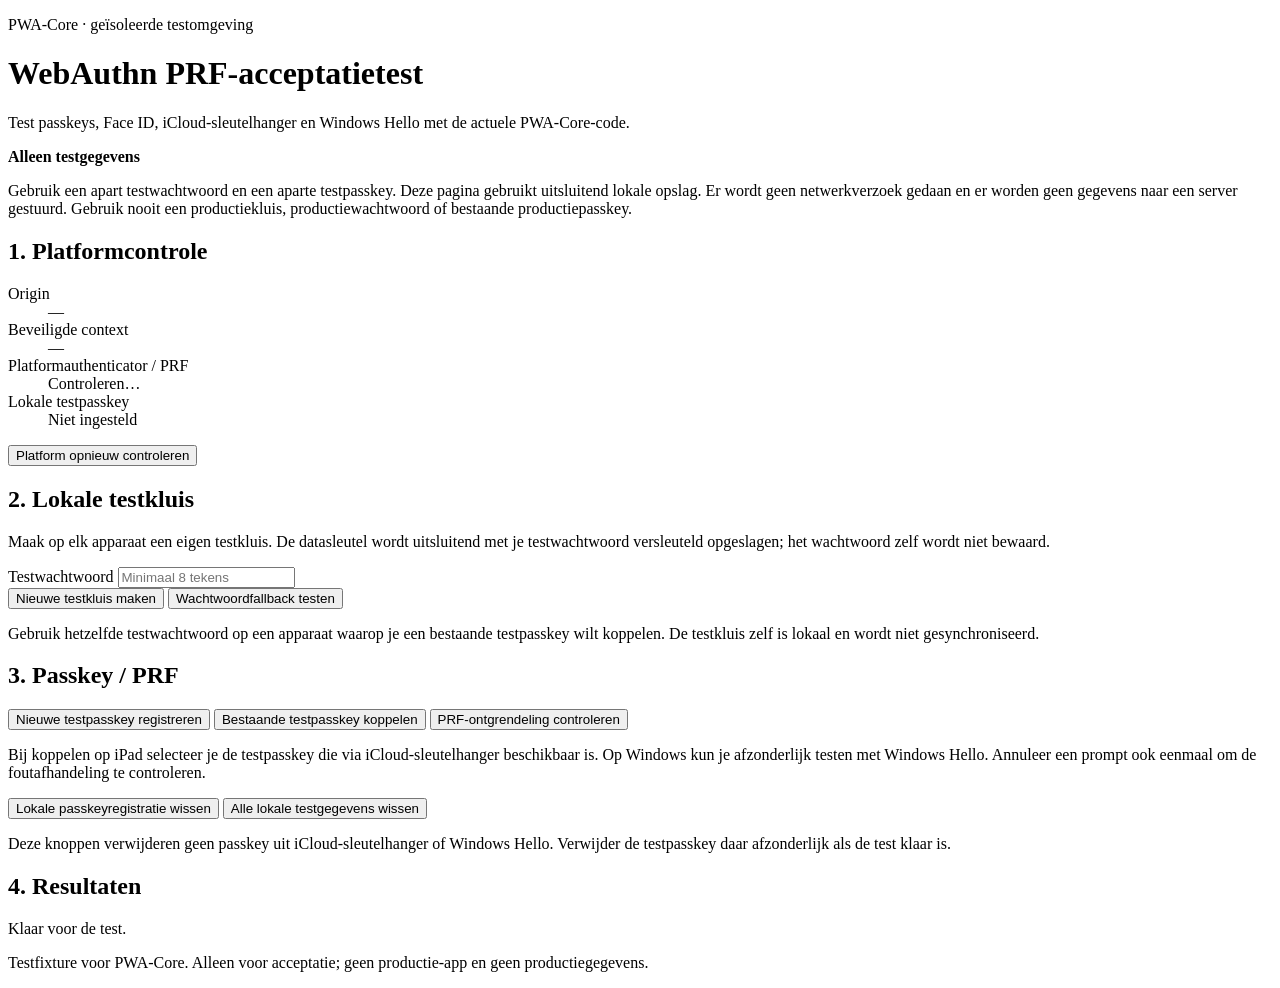
==== tests/acceptance/index.html @ 89ce8079 "test: add isolated WebAuthn acceptance fixture" ====
<!doctype html>
<html lang="nl">
<head>
  <meta charset="utf-8">
  <meta name="viewport" content="width=device-width, initial-scale=1">
  <meta name="referrer" content="no-referrer">
  <meta http-equiv="Content-Security-Policy" content="default-src 'self'; script-src 'self'; style-src 'self'; img-src 'self' data:; connect-src 'none'; object-src 'none'; base-uri 'none'; form-action 'none'">
  <title>PWA-Core – WebAuthn acceptatietest</title>
  <link rel="stylesheet" href="acceptance.css">
  <script type="module" src="js/acceptance.js"></script>
</head>
<body>
  <main>
    <header>
      <p class="eyebrow">PWA-Core · geïsoleerde testomgeving</p>
      <h1>WebAuthn PRF-acceptatietest</h1>
      <p>Test passkeys, Face ID, iCloud-sleutelhanger en Windows Hello met de actuele PWA-Core-code.</p>
    </header>
    <section class="notice" aria-label="Veiligheidsinstructies">
      <strong>Alleen testgegevens</strong>
      <p>Gebruik een apart testwachtwoord en een aparte testpasskey. Deze pagina gebruikt uitsluitend lokale opslag. Er wordt geen netwerkverzoek gedaan en er worden geen gegevens naar een server gestuurd. Gebruik nooit een productiekluis, productiewachtwoord of bestaande productiepasskey.</p>
    </section>
    <section>
      <h2>1. Platformcontrole</h2>
      <dl class="facts">
        <div><dt>Origin</dt><dd id="origin">—</dd></div>
        <div><dt>Beveiligde context</dt><dd id="secure">—</dd></div>
        <div><dt>Platformauthenticator / PRF</dt><dd id="capability">Controleren…</dd></div>
        <div><dt>Lokale testpasskey</dt><dd id="enrollment">Niet ingesteld</dd></div>
      </dl>
      <button id="refresh" type="button" class="secondary">Platform opnieuw controleren</button>
    </section>
    <section>
      <h2>2. Lokale testkluis</h2>
      <p>Maak op elk apparaat een eigen testkluis. De datasleutel wordt uitsluitend met je testwachtwoord versleuteld opgeslagen; het wachtwoord zelf wordt niet bewaard.</p>
      <label for="password">Testwachtwoord</label>
      <input id="password" type="password" autocomplete="new-password" minlength="8" placeholder="Minimaal 8 tekens">
      <div class="actions">
        <button id="create-vault" type="button">Nieuwe testkluis maken</button>
        <button id="password-test" type="button" class="secondary">Wachtwoordfallback testen</button>
      </div>
      <p class="hint">Gebruik hetzelfde testwachtwoord op een apparaat waarop je een bestaande testpasskey wilt koppelen. De testkluis zelf is lokaal en wordt niet gesynchroniseerd.</p>
    </section>
    <section>
      <h2>3. Passkey / PRF</h2>
      <div class="actions">
        <button id="register" type="button">Nieuwe testpasskey registreren</button>
        <button id="link-existing" type="button" class="secondary">Bestaande testpasskey koppelen</button>
        <button id="unlock" type="button" class="secondary">PRF-ontgrendeling controleren</button>
      </div>
      <p class="hint">Bij koppelen op iPad selecteer je de testpasskey die via iCloud-sleutelhanger beschikbaar is. Op Windows kun je afzonderlijk testen met Windows Hello. Annuleer een prompt ook eenmaal om de foutafhandeling te controleren.</p>
      <div class="actions">
        <button id="disable-local" type="button" class="quiet">Lokale passkeyregistratie wissen</button>
        <button id="reset" type="button" class="danger">Alle lokale testgegevens wissen</button>
      </div>
      <p class="hint">Deze knoppen verwijderen geen passkey uit iCloud-sleutelhanger of Windows Hello. Verwijder de testpasskey daar afzonderlijk als de test klaar is.</p>
    </section>
    <section>
      <h2>4. Resultaten</h2>
      <p id="status" role="status" aria-live="polite">Klaar voor de test.</p>
      <ol id="log" class="log" aria-live="polite"></ol>
    </section>
    <footer><p>Testfixture voor PWA-Core. Alleen voor acceptatie; geen productie-app en geen productiegegevens.</p></footer>
  </main>
</body>
</html>
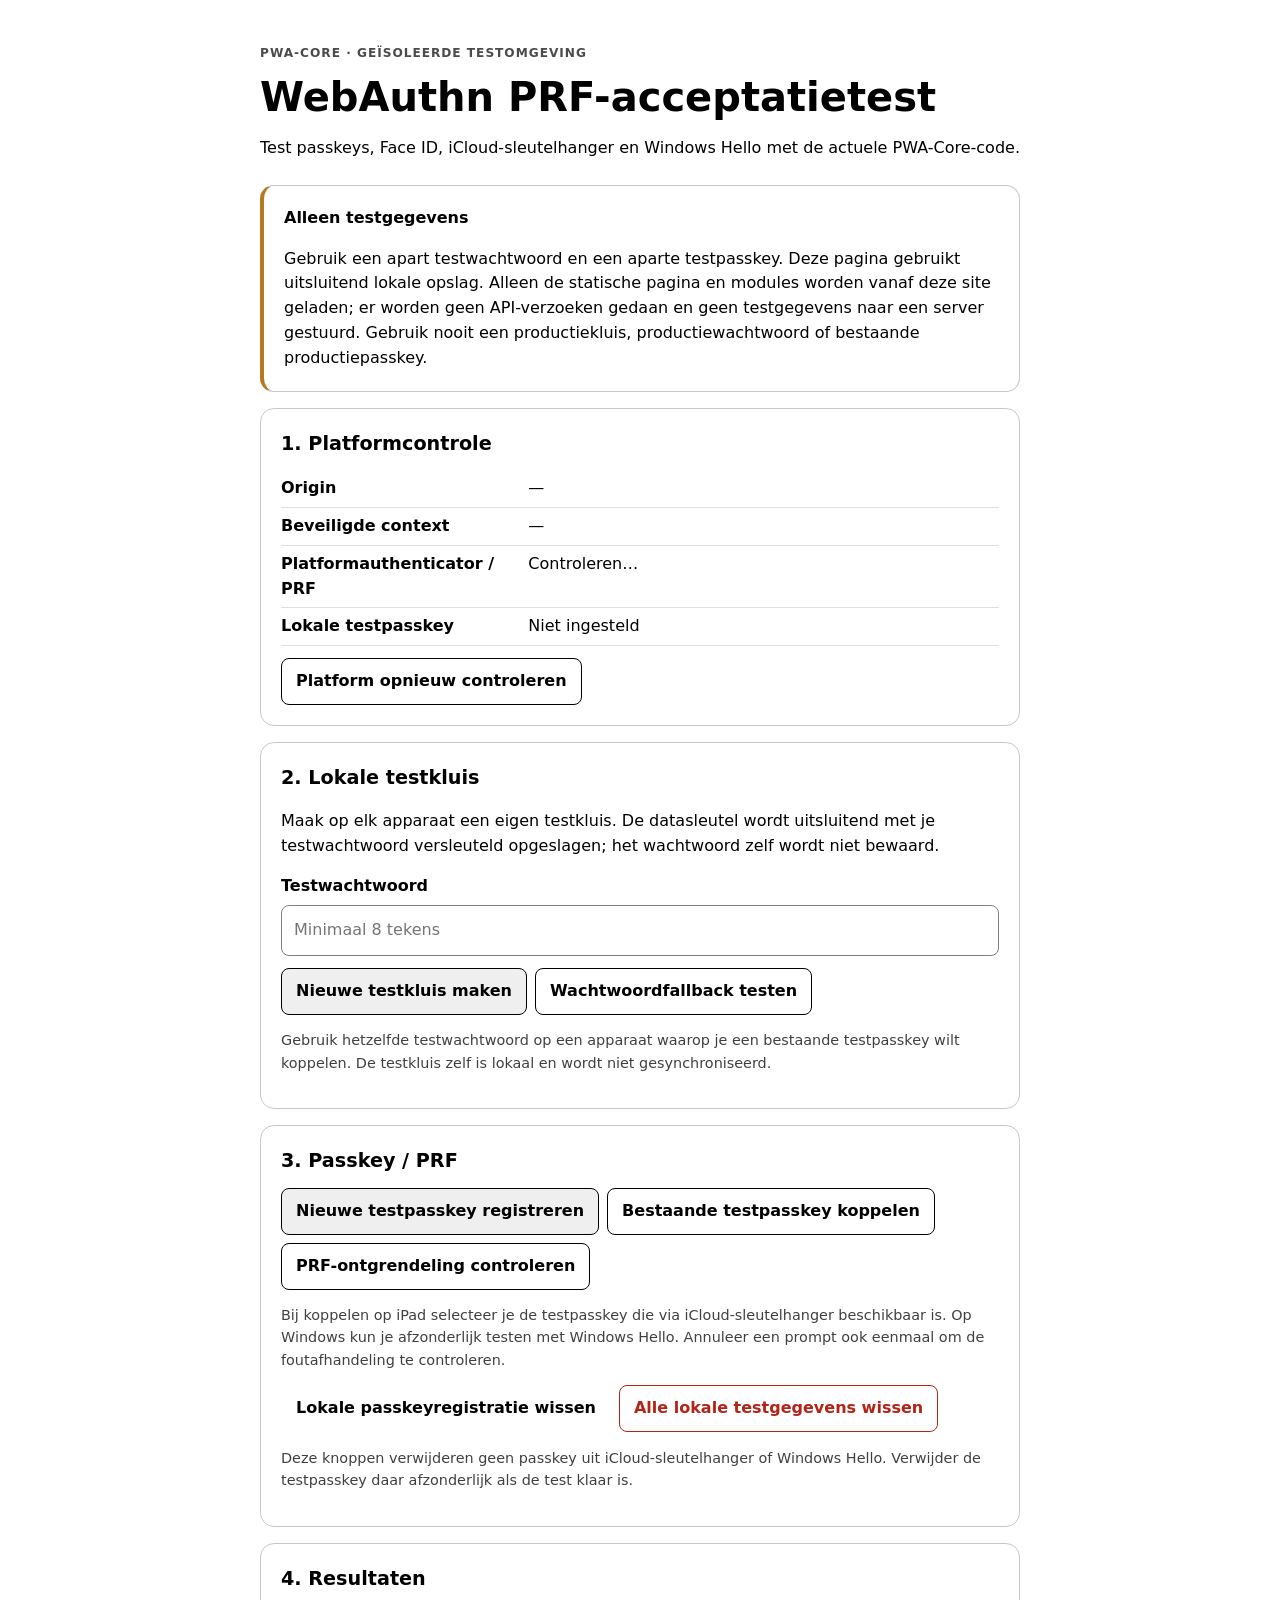
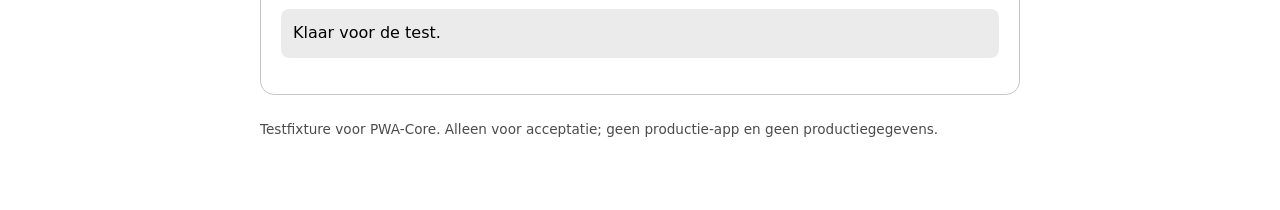
==== commit 23a27122: "docs: clarify acceptance fixture network behavior" ====
--- a/tests/acceptance/index.html
+++ b/tests/acceptance/index.html
@@ -18,7 +18,7 @@
     </header>
     <section class="notice" aria-label="Veiligheidsinstructies">
       <strong>Alleen testgegevens</strong>
-      <p>Gebruik een apart testwachtwoord en een aparte testpasskey. Deze pagina gebruikt uitsluitend lokale opslag. Er wordt geen netwerkverzoek gedaan en er worden geen gegevens naar een server gestuurd. Gebruik nooit een productiekluis, productiewachtwoord of bestaande productiepasskey.</p>
+      <p>Gebruik een apart testwachtwoord en een aparte testpasskey. Deze pagina gebruikt uitsluitend lokale opslag. Alleen de statische pagina en modules worden vanaf deze site geladen; er worden geen API-verzoeken gedaan en geen testgegevens naar een server gestuurd. Gebruik nooit een productiekluis, productiewachtwoord of bestaande productiepasskey.</p>
     </section>
     <section>
       <h2>1. Platformcontrole</h2>
--- a/tests/acceptance/acceptance.css
+++ b/tests/acceptance/acceptance.css
@@ -0,0 +1,36 @@
+* { box-sizing: border-box; }
+:root { color-scheme: light dark; font-family: system-ui, sans-serif; }
+body { margin: 0; background: Canvas; color: CanvasText; line-height: 1.55; }
+main { width: min(760px, calc(100% - 32px)); margin: 0 auto; padding: 32px 0 56px; }
+header { margin-bottom: 24px; }
+h1 { font-size: clamp(1.8rem, 5vw, 2.5rem); line-height: 1.12; margin: 6px 0 12px; }
+h2 { font-size: 1.2rem; margin: 0 0 12px; }
+.eyebrow { text-transform: uppercase; letter-spacing: .08em; font-size: .76rem; font-weight: 700; opacity: .7; }
+section, .notice { border: 1px solid color-mix(in srgb, CanvasText 22%, transparent); border-radius: 14px; padding: 20px; margin: 16px 0; }
+.notice { border-left: 4px solid #b7791f; }
+.notice p { margin-bottom: 0; }
+.facts { margin: 0 0 12px; }
+.facts div { display: grid; grid-template-columns: minmax(130px, 1fr) 2fr; gap: 12px; padding: 6px 0; border-bottom: 1px solid color-mix(in srgb, CanvasText 12%, transparent); }
+dt { font-weight: 650; }
+dd { margin: 0; overflow-wrap: anywhere; }
+label { display: block; font-weight: 650; margin: 12px 0 6px; }
+input { display: block; width: 100%; padding: 12px; border: 1px solid GrayText; border-radius: 8px; background: Field; color: FieldText; font: inherit; }
+.actions { display: flex; flex-wrap: wrap; gap: 8px; margin-top: 12px; }
+button { border: 1px solid ButtonBorder; border-radius: 8px; padding: 10px 14px; background: ButtonFace; color: ButtonText; font: inherit; font-weight: 650; cursor: pointer; }
+button:focus-visible, input:focus-visible { outline: 3px solid Highlight; outline-offset: 2px; }
+button.secondary { background: transparent; }
+button.quiet { border-color: transparent; background: transparent; }
+button.danger { border-color: #b42318; color: #b42318; background: transparent; }
+.hint { font-size: .9rem; opacity: .75; }
+#status { padding: 12px; border-radius: 8px; background: color-mix(in srgb, CanvasText 8%, transparent); overflow-wrap: anywhere; }
+#status[data-kind="success"] { border-left: 4px solid #238636; }
+#status[data-kind="error"] { border-left: 4px solid #b42318; }
+.log { padding-left: 22px; font-size: .9rem; overflow-wrap: anywhere; }
+.log li { margin: 6px 0; }
+footer { font-size: .85rem; opacity: .7; margin-top: 24px; }
+@media (max-width: 520px) {
+  main { width: min(100% - 24px, 760px); padding-top: 20px; }
+  section, .notice { padding: 16px; }
+  .facts div { grid-template-columns: 1fr; gap: 0; }
+  .actions button { width: 100%; }
+}
